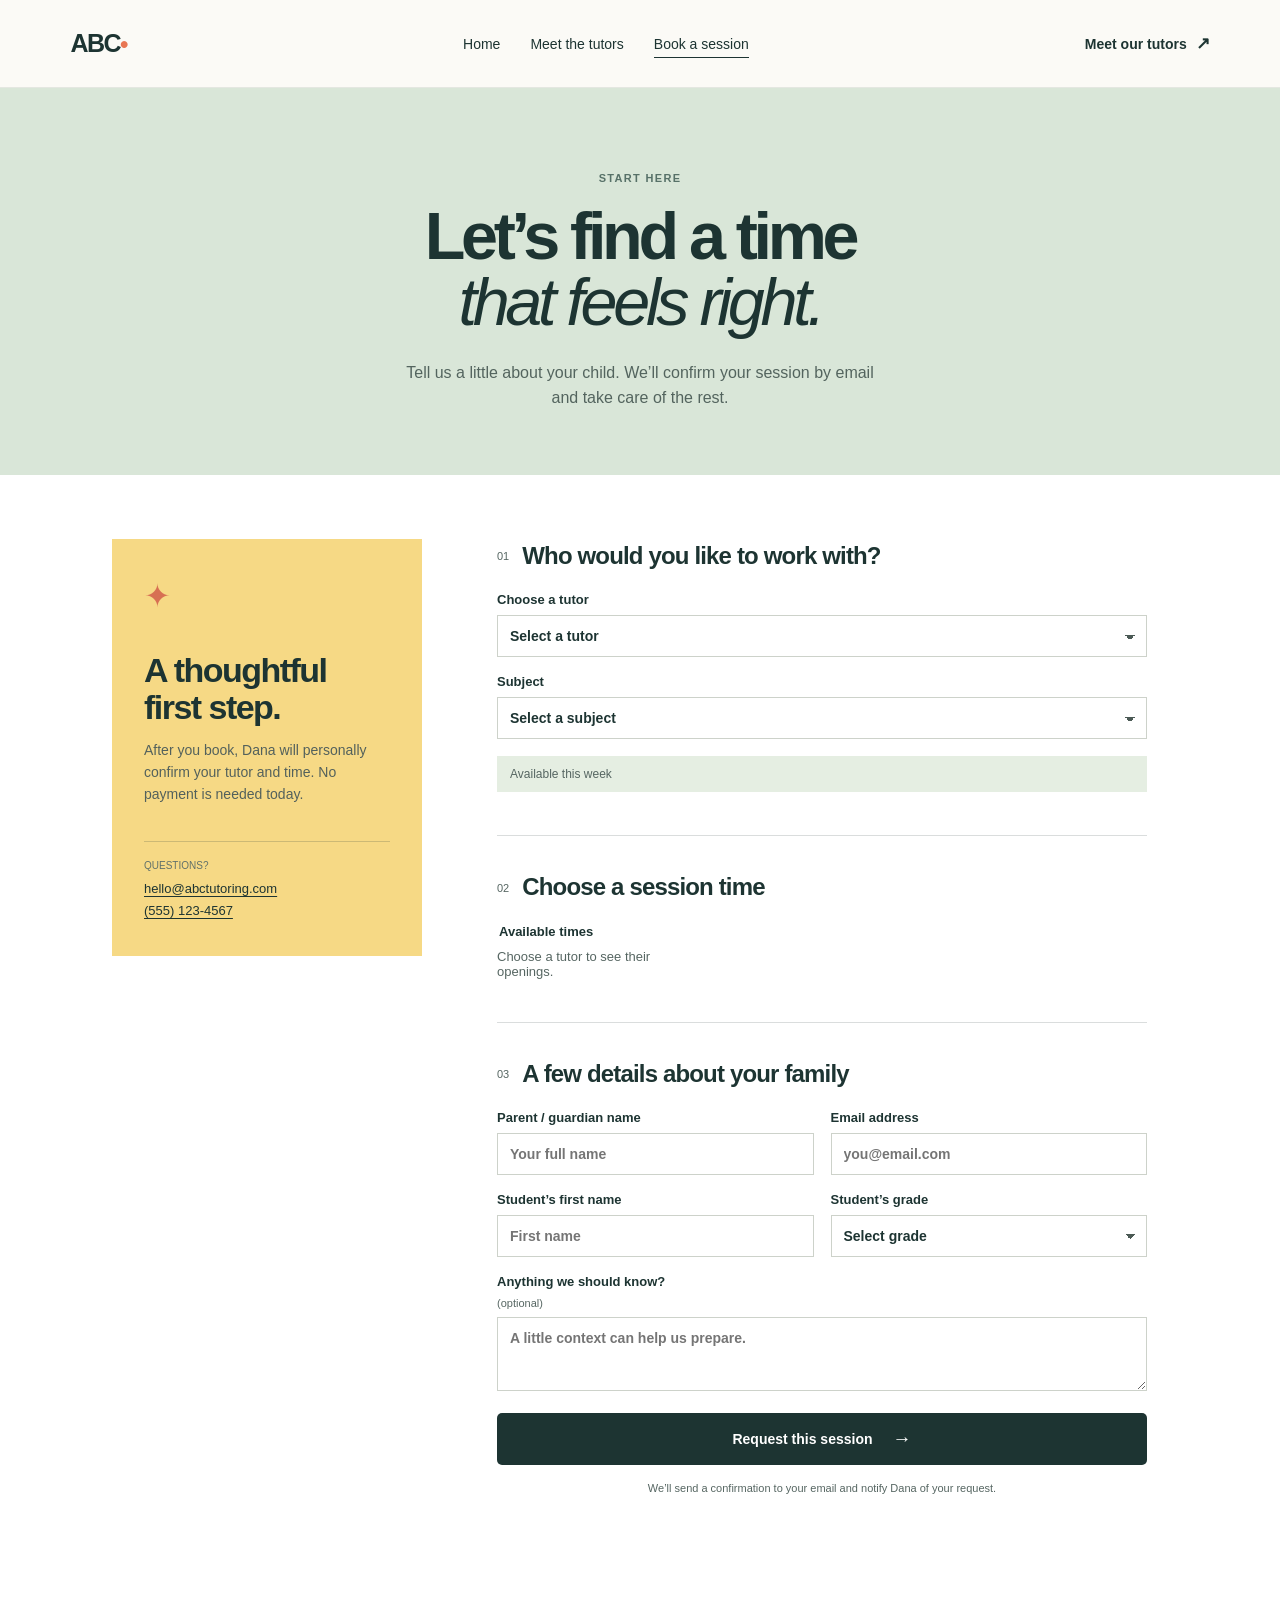
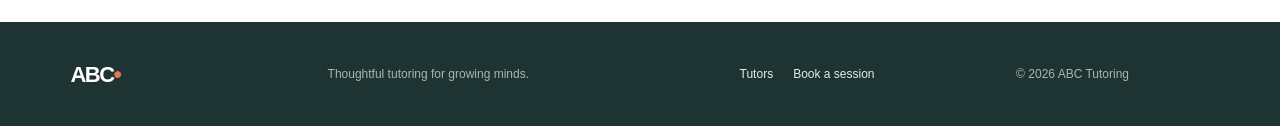
==== booking.html @ 6e5de012 "feat: launch abc tutoring mvp" ====
<!doctype html>
<html lang="en">
  <head>
    <meta charset="UTF-8" /><meta name="viewport" content="width=device-width, initial-scale=1.0" />
    <meta name="description" content="Book a tutoring session with ABC Tutoring." /><title>Book a session | ABC Tutoring</title>
    <link rel="preconnect" href="https://fonts.googleapis.com" /><link rel="preconnect" href="https://fonts.gstatic.com" crossorigin />
    <link href="https://fonts.googleapis.com/css2?family=DM+Mono:wght@400;500&family=DM+Sans:opsz,wght@9..40,400;9..40,500;9..40,600;9..40,700&family=Fraunces:opsz,wght@9..144,500;9..144,600&display=swap" rel="stylesheet" /><link rel="stylesheet" href="styles.css" />
    <link rel="stylesheet" href="fixes.css" />
  </head>
  <body class="booking-page">
    <header class="site-header"><a class="brand" href="index.html" aria-label="ABC Tutoring home">ABC<span>•</span></a><nav aria-label="Main navigation"><a href="index.html">Home</a><a href="tutors.html">Meet the tutors</a><a class="active" href="booking.html">Book a session</a></nav><a class="header-cta" href="tutors.html">Meet our tutors <span>↗</span></a></header>
    <main class="booking-main"><section class="booking-heading"><p class="eyebrow">Start here</p><h1>Let’s find a time<br /><em>that feels right.</em></h1><p>Tell us a little about your child. We’ll confirm your session by email and take care of the rest.</p></section><section class="booking-layout"><aside class="booking-note"><span class="note-star">✦</span><h2>A thoughtful first step.</h2><p>After you book, Dana will personally confirm your tutor and time. No payment is needed today.</p><div class="contact-line"><span>Questions?</span><a href="mailto:hello@abctutoring.com">hello@abctutoring.com</a><a href="tel:+15551234567">(555) 123-4567</a></div></aside><form id="booking-form" class="booking-form"><div class="form-step"><span>01</span><h2>Who would you like to work with?</h2></div><label>Choose a tutor<select id="tutor-select" name="tutor" required><option value="">Select a tutor</option></select></label><label>Subject<select id="subject-select" name="subject" required><option value="">Select a subject</option><option>Math</option><option>Science</option><option>Reading</option></select></label><div class="availability" id="availability-box" hidden><span>Available this week</span><strong id="availability-text"></strong></div><div class="form-step"><span>02</span><h2>Choose a session time</h2></div><fieldset id="slot-fieldset"><legend>Available times</legend><div id="slot-options" class="slot-options"><p class="slot-placeholder">Choose a tutor to see their openings.</p></div></fieldset><div class="form-step"><span>03</span><h2>A few details about your family</h2></div><div class="form-pair"><label>Parent / guardian name<input name="parentName" autocomplete="name" required placeholder="Your full name" /></label><label>Email address<input type="email" name="email" autocomplete="email" required placeholder="you@email.com" /></label></div><div class="form-pair"><label>Student’s first name<input name="studentName" required placeholder="First name" /></label><label>Student’s grade<select name="grade" required><option value="">Select grade</option><option>K–2</option><option>3–5</option><option>6–8</option><option>9–12</option></select></label></div><label>Anything we should know? <small>(optional)</small><textarea name="notes" rows="3" placeholder="A little context can help us prepare."></textarea></label><button class="button button-dark form-submit" type="submit">Request this session <span>→</span></button><p class="form-fineprint">We’ll send a confirmation to your email and notify Dana of your request.</p></form></section></main>
    <div class="success-modal" id="success-modal" hidden role="dialog" aria-modal="true" aria-labelledby="success-title"><div><span>✦</span><p class="eyebrow">Request received</p><h2 id="success-title">You’re on your way!</h2><p id="success-message"></p><a class="button button-dark" href="index.html">Back to home <span>→</span></a></div></div>
    <footer><a class="brand" href="index.html">ABC<span>•</span></a><p>Thoughtful tutoring for growing minds.</p><div><a href="tutors.html">Tutors</a><a href="booking.html">Book a session</a></div><p>© <span id="year"></span> ABC Tutoring</p></footer><script src="app.js"></script>
  </body>
</html>
---- styles.css ----
:root{--ink:#243735;--muted:#63716b;--cream:#f8f5ee;--paper:#fffdf9;--yellow:#f5d85c;--peach:#f5cbbd;--blue:#c9dbe9;--mint:#cde2d5;--lavender:#ddd4ee;--coral:#efb9aa;--line:rgba(36,55,53,.17);--serif:"Fraunces",Georgia,serif;--sans:"DM Sans",Arial,sans-serif;--mono:"DM Mono",monospace}*{box-sizing:border-box}html{scroll-behavior:smooth}body{margin:0;color:var(--ink);background:var(--cream);font-family:var(--sans);font-size:16px}a{color:inherit;text-decoration:none}button,input,select,textarea{font:inherit}button{cursor:pointer}.site-header{height:88px;padding:0 5.5vw;display:flex;align-items:center;justify-content:space-between;background:var(--cream);position:relative;z-index:2}.brand{font-size:25px;font-weight:700;letter-spacing:-1.9px}.brand span{color:#e87653;font-size:24px}.site-header nav{display:flex;gap:30px;font-size:14px}.site-header nav a{padding:8px 0;position:relative}.site-header nav a.active:after{content:"";position:absolute;left:0;right:0;bottom:2px;height:1px;background:currentColor}.header-cta{font-size:14px;font-weight:600}.header-cta span{margin-left:5px;font-size:17px}.eyebrow{font:500 11px/1.3 var(--mono);letter-spacing:.08em;text-transform:uppercase;margin:0 0 19px;color:#577168}.hero{min-height:630px;display:grid;grid-template-columns:1.05fr .95fr;background:var(--cream)}.hero-copy{padding:88px 8vw 84px 12vw;align-self:center}.hero h1,.page-hero h1,.booking-heading h1{font:600 clamp(54px,6vw,88px)/.98 var(--serif);letter-spacing:-.065em;margin:0}.hero h1 em,.page-hero h1 em,.booking-heading h1 em,.cta-section h2 em{font-weight:500}.hero-intro{max-width:440px;line-height:1.62;color:var(--muted);margin:27px 0 30px}.hero-actions{display:flex;align-items:center;gap:29px}.button{border:0;display:inline-flex;gap:20px;align-items:center;justify-content:center;padding:16px 20px;font-size:14px;font-weight:600;border-radius:2px;transition:transform .2s ease,background .2s ease}.button:hover{transform:translateY(-2px)}.button-dark{background:var(--ink);color:#fff}.button-cream{background:var(--cream);color:var(--ink)}.button span{font-size:19px;line-height:0}.text-link{font-size:14px;font-weight:600;border-bottom:1px solid var(--ink);padding-bottom:4px}.text-link span{padding-left:6px}.trust-line{font-size:12px;margin-top:53px;color:var(--muted)}.mini-stars{color:#dc805e;letter-spacing:2px;margin-right:10px}.hero-art{background:#f7d98a;position:relative;overflow:hidden;min-height:570px}.sun-shape{width:510px;height:510px;background:#f3bf71;border-radius:50%;position:absolute;bottom:-190px;right:-60px}.hero-card{position:absolute;background:var(--paper);box-shadow:0 10px 20px rgba(79,65,41,.12);padding:14px 18px;font-family:var(--mono);transform:rotate(-7deg)}.hero-card span{display:block;font-size:13px;margin-bottom:4px}.hero-card b{font-size:26px}.card-one{top:115px;left:16%;color:#d57557}.card-two{right:15%;top:55px;transform:rotate(9deg);color:#4f7784}.hero-person{position:absolute;bottom:0;width:190px;height:390px}.person-a{left:23%}.person-b{right:24%;height:340px}.hero-person .face{position:absolute;width:105px;height:125px;border-radius:45% 45% 42% 42%;background:#9a623f;top:47px;left:42px;z-index:2}.person-a .hair{width:125px;height:135px;position:absolute;left:33px;top:20px;border-radius:53% 45% 40% 45%;background:#3d2b26;z-index:3}.person-a .body{position:absolute;bottom:0;width:190px;height:235px;border-radius:52% 52% 0 0;background:#d66c50}.person-b .face{background:#c48258;top:42px}.person-b .hair{position:absolute;background:#272729;width:115px;height:90px;top:18px;left:38px;border-radius:55% 50% 28% 28%;z-index:3}.person-b .body{position:absolute;bottom:0;width:190px;height:215px;border-radius:48% 48% 0 0;background:#52768c}.spark{position:absolute;font-size:27px;color:#d97851}.spark-one{left:14%;bottom:165px}.spark-two{right:11%;bottom:255px}.intro-strip{background:var(--ink);color:#fff;padding:24px 8vw;display:flex;justify-content:space-between;align-items:center}.intro-strip p{margin:0;font:500 15px var(--serif)}.intro-strip .strip-detail{font:400 11px var(--mono);color:#c8d7cb;text-transform:uppercase;letter-spacing:.06em}.section{padding:112px 8vw}.section-heading{max-width:620px}.section h2,.light-cta h2{font:600 clamp(37px,4.2vw,57px)/1.05 var(--serif);letter-spacing:-.055em;margin:0}.service-grid{margin-top:53px;display:grid;grid-template-columns:repeat(3,1fr);gap:18px}.service-card{min-height:385px;padding:22px;display:flex;flex-direction:column;justify-content:space-between}.service-card.math{background:var(--peach)}.service-card.science{background:var(--blue)}.service-card.reading{background:var(--mint)}.service-number{font:400 11px var(--mono);color:#53645e}.service-icon{display:block;font:500 42px/1 var(--serif);margin-bottom:55px}.service-card h3{font:600 34px/1 var(--serif);letter-spacing:-.04em;margin:0 0 12px}.service-card p{color:rgba(36,55,53,.78);font-size:14px;line-height:1.55;max-width:260px;margin:0 0 25px}.service-card a{font-size:13px;font-weight:700;border-bottom:1px solid;padding-bottom:3px}.service-card a span{margin-left:10px}.process-section{display:grid;grid-template-columns:.9fr 1.1fr;gap:10vw;align-items:center;background:var(--paper)}.process-art{min-height:460px;background:#f0e7d9;position:relative;overflow:hidden}.circle-outline{position:absolute;border:1px solid #cb9e79;width:320px;height:320px;border-radius:50%;top:72px;left:50%;transform:translateX(-50%)}.process-book{position:absolute;width:200px;height:240px;background:#e07b5d;left:50%;top:111px;transform:translateX(-50%) rotate(-7deg);color:var(--paper);padding:36px 25px;font:600 47px var(--serif);box-shadow:16px 15px 0 rgba(221,163,111,.38)}.process-star{position:absolute;color:#547782;font-size:40px;right:56px;top:76px}.process-copy ol{list-style:none;margin:37px 0 33px;padding:0}.process-copy li{display:flex;gap:23px;padding:18px 0;border-top:1px solid var(--line)}.process-copy li>span{font:400 11px var(--mono);color:var(--muted);padding-top:5px}.process-copy h3{font-size:16px;margin:0 0 5px}.process-copy li p{font-size:14px;line-height:1.5;color:var(--muted);margin:0;max-width:410px}.testimonial-section{padding:130px 10vw;text-align:center;background:#e5ece1}.testimonial-section .eyebrow{color:#5b746b}.testimonial-section blockquote{max-width:850px;margin:0 auto;font:500 clamp(29px,3.2vw,46px)/1.2 var(--serif);letter-spacing:-.04em}.quote-by{font-size:13px;color:var(--muted);margin:27px 0}.quote-dots{display:flex;gap:6px;justify-content:center}.quote-dots span{width:5px;height:5px;border-radius:50%;background:#b6c3b8}.quote-dots .active{background:var(--ink)}.cta-section{padding:105px 8vw;text-align:center;background:#e58a68}.cta-section .eyebrow{color:#754838}.cta-section h2{font-size:clamp(45px,5.5vw,74px);margin-bottom:32px}.cta-section .button{padding-left:24px;padding-right:24px}footer{background:var(--ink);color:#e8ede6;padding:38px 5.5vw;display:grid;grid-template-columns:1.2fr 2fr 1.3fr 1fr;align-items:center;gap:25px;font-size:12px}footer .brand{color:#fff;font-size:22px}footer p{color:#a9b8ae;margin:0}footer div{display:flex;gap:20px}footer a:hover{color:#fff}
/* Tutors */.page-hero{padding:94px 8vw 100px;background:#f4d990;text-align:center}.page-hero h1{font-size:clamp(53px,6vw,80px)}.page-hero>p:last-child{max-width:510px;line-height:1.6;color:#4d625d;margin:27px auto 0}.tutor-listing{padding-top:53px;background:var(--paper)}.filter-row{display:flex;gap:8px;flex-wrap:wrap;margin-bottom:39px}.filter{padding:10px 15px;border:1px solid var(--line);border-radius:100px;background:transparent;color:var(--ink);font-size:13px;transition:all .2s}.filter span{font:400 10px var(--mono);margin-left:5px;color:var(--muted)}.filter.active,.filter:hover{background:var(--ink);color:#fff;border-color:var(--ink)}.filter.active span,.filter:hover span{color:#ccd7ce}.tutor-grid{display:grid;grid-template-columns:repeat(3,minmax(0,1fr));gap:22px}.tutor-card{height:510px;perspective:1200px;outline:none}.tutor-card:focus-visible .card-inner{outline:3px solid #e27652;outline-offset:4px}.card-inner{height:100%;position:relative;transform-style:preserve-3d;transition:transform .65s cubic-bezier(.2,.75,.25,1)}.tutor-card.is-flipped .card-inner{transform:rotateY(180deg)}.card-face{position:absolute;inset:0;backface-visibility:hidden;padding:22px;display:flex;flex-direction:column}.card-front.peach,.card-back.peach{background:var(--peach)}.card-front.blue,.card-back.blue{background:var(--blue)}.card-front.yellow,.card-back.yellow{background:#f5dd7d}.card-front.mint,.card-back.mint{background:var(--mint)}.card-front.lavender,.card-back.lavender{background:var(--lavender)}.card-front.coral,.card-back.coral{background:var(--coral)}.tutor-photo{height:320px;overflow:hidden;background:#eed7ba}.tutor-photo img{width:100%;height:100%;object-fit:cover;filter:saturate(.78)}.tutor-front-copy{padding:17px 4px 0}.tutor-front-copy p,.card-label{font:400 10px var(--mono);text-transform:uppercase;letter-spacing:.06em;margin:0 0 7px;color:#586660}.tutor-front-copy h2{font:600 29px/1 var(--serif);letter-spacing:-.045em;margin:0 0 7px}.tutor-front-copy span{font-size:12px;color:#52615b}.flip-hint,.flip-back{border:0;background:rgba(255,255,255,.48);width:31px;height:31px;border-radius:50%;position:absolute;right:17px;bottom:17px;color:var(--ink);font-size:16px}.card-back{transform:rotateY(180deg);justify-content:space-between}.flip-back{top:17px;bottom:auto}.tutor-bio{font:500 21px/1.32 var(--serif);letter-spacing:-.025em;margin:23px 0 14px;max-width:310px}.tutor-meta{border-top:1px solid rgba(36,55,53,.25);padding-top:10px;display:grid;gap:10px}.tutor-meta div{display:flex;justify-content:space-between;gap:12px}.tutor-meta span{font:400 9px var(--mono);text-transform:uppercase;color:#53645e}.tutor-meta b{font-size:11px;line-height:1.3;text-align:right;font-weight:600;max-width:205px}.card-book{margin-top:15px;background:var(--ink);color:#fff;padding:13px 15px;font-size:12px;font-weight:600;display:flex;justify-content:space-between}.light-cta{padding:75px 8vw;background:#f4d990;display:flex;align-items:center;justify-content:space-between;gap:30px}.light-cta h2{font-size:clamp(33px,4vw,50px)}
/* Booking */.booking-main{background:var(--paper);padding-bottom:110px}.booking-heading{padding:83px 8vw 64px;background:#d9e6d8;text-align:center}.booking-heading h1{font-size:clamp(48px,5.2vw,70px)}.booking-heading>p:last-child{max-width:480px;margin:25px auto 0;color:#53645e;line-height:1.6}.booking-layout{max-width:1120px;margin:64px auto 0;padding:0 32px;display:grid;grid-template-columns:310px minmax(0,1fr);gap:75px}.booking-note{background:#f6d985;align-self:start;padding:38px 32px}.note-star{font-size:32px;color:#d77053}.booking-note h2{font:600 34px/1.1 var(--serif);letter-spacing:-.045em;margin:37px 0 12px}.booking-note p{font-size:14px;line-height:1.6;color:#53615c;margin:0}.contact-line{border-top:1px solid rgba(36,55,53,.2);margin-top:35px;padding-top:18px;display:flex;flex-direction:column;gap:7px;font-size:13px}.contact-line span{font:400 10px var(--mono);text-transform:uppercase;color:#61716a;margin-bottom:3px}.contact-line a{text-decoration:underline;text-underline-offset:3px}.booking-form{max-width:650px}.form-step{display:flex;align-items:center;gap:13px;margin:0 0 23px;padding-top:4px}.form-step:not(:first-child){margin-top:43px;border-top:1px solid var(--line);padding-top:38px}.form-step span{font:400 11px var(--mono);color:var(--muted)}.form-step h2{font:600 24px/1.1 var(--serif);letter-spacing:-.035em;margin:0}.booking-form>label,.form-pair>label{display:flex;flex-direction:column;gap:8px;font-size:13px;font-weight:600;margin-bottom:17px}.booking-form small{font-size:11px;font-weight:400;color:var(--muted)}input,select,textarea{width:100%;background:#fff;border:1px solid #cdd2ca;border-radius:0;padding:12px;color:var(--ink);font-size:14px;outline-color:#d37353}select{appearance:none;background-image:linear-gradient(45deg,transparent 50%,#4b5a55 50%),linear-gradient(135deg,#4b5a55 50%,transparent 50%);background-position:calc(100% - 16px) 52%,calc(100% - 11px) 52%;background-size:5px 5px,5px 5px;background-repeat:no-repeat;padding-right:35px}textarea{resize:vertical}.form-pair{display:grid;grid-template-columns:1fr 1fr;gap:17px}.availability{background:#e5eee2;padding:11px 13px;margin:0 0 24px;display:flex;justify-content:space-between;font-size:12px}.availability span{color:var(--muted)}.availability strong{font-size:12px}.booking-form fieldset{margin:0;padding:0;border:0}.booking-form legend{font-size:13px;font-weight:600;margin-bottom:10px}.slot-options{display:grid;grid-template-columns:repeat(3,1fr);gap:8px}.slot-option input{opacity:0;position:absolute}.slot-option span{display:block;padding:12px 7px;border:1px solid #cdd2ca;text-align:center;font-size:11px;line-height:1.25;cursor:pointer;transition:all .18s}.slot-option input:checked+span{background:var(--ink);border-color:var(--ink);color:#fff}.slot-option span:hover{border-color:var(--ink)}.slot-placeholder{font-size:13px;color:var(--muted);margin:0}.form-submit{margin-top:5px;width:100%;padding:18px}.form-fineprint{text-align:center;color:var(--muted);font-size:11px;line-height:1.5;max-width:400px;margin:15px auto}.success-modal{position:fixed;z-index:10;inset:0;background:rgba(31,50,46,.55);display:grid;place-items:center;padding:20px}.success-modal>div{background:var(--paper);max-width:470px;text-align:center;padding:55px 45px;box-shadow:0 20px 60px rgba(0,0,0,.2)}.success-modal>div>span{font-size:33px;color:#d87053}.success-modal h2{font:600 45px/1 var(--serif);letter-spacing:-.055em;margin:14px 0}.success-modal p:not(.eyebrow){color:var(--muted);line-height:1.6;font-size:14px;margin:0 0 25px}
@media(max-width:780px){.site-header{height:73px;padding:0 22px}.site-header nav{display:none}.header-cta{font-size:12px}.hero{grid-template-columns:1fr}.hero-copy{padding:70px 28px 64px}.hero-art{min-height:420px}.person-a{left:18%;transform:scale(.82);transform-origin:bottom}.person-b{right:17%;transform:scale(.82);transform-origin:bottom}.intro-strip{padding:20px 28px}.intro-strip .strip-detail{display:none}.section{padding:75px 28px}.service-grid,.tutor-grid{grid-template-columns:1fr}.service-card{min-height:290px}.process-section{grid-template-columns:1fr;gap:45px}.process-art{min-height:360px}.testimonial-section{padding:87px 28px}.cta-section{padding:77px 28px}footer{padding:33px 28px;grid-template-columns:1fr 1fr;gap:20px}footer p:nth-of-type(2){grid-column:1/-1}.page-hero{padding:72px 28px}.tutor-listing{padding-top:38px}.tutor-card{height:475px}.tutor-photo{height:285px}.light-cta{padding:62px 28px;align-items:flex-start;flex-direction:column}.booking-heading{padding:69px 28px 53px}.booking-layout{margin-top:43px;padding:0 22px;grid-template-columns:1fr;gap:38px}.booking-note{padding:29px}.booking-note h2{margin-top:22px}.form-pair,.slot-options{grid-template-columns:1fr}.form-step:not(:first-child){margin-top:35px}.availability{gap:10px;flex-direction:column}.hero h1,.page-hero h1,.booking-heading h1{font-size:52px}}@media(max-width:380px){.header-cta{display:none}.hero-copy{padding-left:22px;padding-right:22px}.hero-actions{gap:16px}.button{padding:15px}.section{padding-left:22px;padding-right:22px}}
---- fixes.css ----
.success-modal[hidden] { display: none; }

/* Homepage refresh: a clear, readable interface without the display serif. */
:root { --sans: Arial, Helvetica, sans-serif; --serif: Arial, Helvetica, sans-serif; --mono: Arial, Helvetica, sans-serif; --ink: #1d3432; --muted: #566662; --cream: #fbfaf6; --paper: #ffffff; }
.brand { letter-spacing: -1.5px; }.brand small { font-size: 10px; letter-spacing: .12em; margin-left: 5px; vertical-align: 3px; }.site-header { border-bottom: 1px solid #e4e7e1; }.eyebrow { font-weight: 700; letter-spacing: .12em; }
.home-hero { display: grid; grid-template-columns: minmax(0, .93fr) minmax(500px, 1.07fr); max-width: 1440px; margin: 0 auto; padding: 66px 7vw 72px; gap: clamp(36px, 5vw, 78px); align-items: center; background: var(--cream); }.home-kicker { margin: 0 0 17px; color: #61736b; font-size: 11px; line-height: 1.4; font-weight: 700; letter-spacing: .12em; text-transform: uppercase; }.home-hero h1, .home-section-intro h2, .home-subjects h2, .home-steps h2, .home-final-cta h2 { margin: 0; font-family: var(--sans); font-weight: 700; color: var(--ink); letter-spacing: -.045em; }.home-hero h1 { max-width: 600px; font-size: clamp(48px, 5vw, 76px); line-height: 1.04; }.home-hero h1 strong { color: #c9674c; font-weight: 700; }.home-hero-intro { max-width: 540px; margin: 25px 0 31px; font-size: 18px; line-height: 1.55; color: var(--muted); }.home-hero-actions { display: flex; flex-wrap: wrap; gap: 12px; }.button { border-radius: 5px; font-weight: 700; }.button-outline { color: var(--ink); background: transparent; border: 1px solid #85928c; }.button-outline:hover { background: #edf0eb; }.home-assurances { display: flex; gap: 21px; flex-wrap: wrap; list-style: none; margin: 43px 0 0; padding: 19px 0 0; border-top: 1px solid #d9ded8; color: var(--muted); font-size: 13px; }.home-assurances b { display: block; margin-bottom: 3px; color: var(--ink); font-size: 14px; }.home-hero-image { position: relative; min-height: 510px; overflow: hidden; background: #e4e5d6; }.home-hero-image img { position: absolute; inset: 0; width: 100%; height: 100%; object-fit: cover; object-position: 64% center; }.hero-image-caption { position: absolute; right: 0; bottom: 0; max-width: 285px; padding: 15px 18px; color: var(--ink); background: #f7d990; font-size: 12px; line-height: 1.4; font-weight: 700; }.caption-dot { display: inline-block; width: 8px; height: 8px; margin-right: 7px; border-radius: 50%; background: #cf7054; }
.home-options { display: grid; grid-template-columns: minmax(250px, .8fr) minmax(0, 1.2fr); gap: clamp(40px, 7vw, 100px); padding: 104px 8vw; background: #fff; }.home-section-intro { max-width: 395px; }.home-section-intro h2, .home-subjects h2, .home-steps h2, .home-final-cta h2 { font-size: clamp(34px, 3.7vw, 52px); line-height: 1.1; }.home-section-intro > p:last-child { margin: 20px 0 0; font-size: 16px; line-height: 1.55; color: var(--muted); }.option-grid { display: grid; grid-template-columns: repeat(2, minmax(0, 1fr)); gap: 18px; }.option-card { min-height: 370px; padding: 29px; display: flex; flex-direction: column; align-items: flex-start; }.option-in-person { background: #f6dfcf; }.option-online { background: #dce9e3; }.option-icon { display: grid; width: 45px; height: 45px; place-items: center; margin-bottom: 45px; border: 1px solid currentColor; border-radius: 50%; font-size: 23px; }.option-label { margin: 0 0 12px; font-size: 11px; font-weight: 700; letter-spacing: .1em; text-transform: uppercase; color: #52645e; }.option-card h3 { max-width: 260px; margin: 0 0 14px; font-size: 25px; line-height: 1.15; letter-spacing: -.035em; }.option-card > p:not(.option-label) { margin: 0 0 22px; color: #485954; font-size: 14px; line-height: 1.55; }.option-card a { margin-top: auto; padding-bottom: 3px; border-bottom: 1px solid currentColor; font-size: 13px; font-weight: 700; }.option-card a span { margin-left: 9px; }
.home-subjects { display: grid; grid-template-columns: .75fr 1.25fr; gap: 9vw; padding: 94px 8vw; background: #f3f5ef; }.subject-links { border-top: 1px solid #cdd5ce; }.subject-links a { display: grid; grid-template-columns: minmax(140px, .8fr) minmax(170px, 1.25fr) auto; gap: 15px; align-items: center; padding: 20px 0; border-bottom: 1px solid #cdd5ce; transition: padding .2s ease; }.subject-links a:hover { padding-left: 8px; }.subject-links b { font-size: 19px; letter-spacing: -.025em; }.subject-links span { color: var(--muted); font-size: 13px; line-height: 1.4; }.subject-links i { font-size: 21px; font-style: normal; }
.home-steps { display: grid; grid-template-columns: minmax(280px, .82fr) minmax(0, 1.18fr); gap: 8vw; padding: 108px 8vw; background: var(--ink); color: #fff; }.home-steps h2 { color: #fff; }.home-steps .home-kicker { color: #bfd0c5; }.home-steps .button { margin-top: 31px; background: #f7d990; color: var(--ink); }.home-steps ol { list-style: none; padding: 0; margin: 0; }.home-steps li { display: grid; grid-template-columns: 50px 1fr; gap: 17px; padding: 25px 0; border-top: 1px solid rgba(255,255,255,.22); }.home-steps li:last-child { border-bottom: 1px solid rgba(255,255,255,.22); }.home-steps li > span { padding-top: 3px; color: #b9cec0; font-size: 12px; font-weight: 700; }.home-steps h3 { margin: 0 0 7px; font-size: 19px; letter-spacing: -.02em; }.home-steps li p { max-width: 410px; margin: 0; color: #d0dad3; font-size: 14px; line-height: 1.55; }
.home-final-cta { padding: 104px 8vw; text-align: center; background: #f7d990; }.home-final-cta .home-kicker { color: #735a2d; }.home-final-cta h2 { font-size: clamp(40px, 4.8vw, 62px); }.home-final-cta > p:not(.home-kicker) { margin: 17px auto 28px; color: #4c554d; font-size: 16px; }.home-final-cta > div { display: flex; gap: 22px; align-items: center; justify-content: center; flex-wrap: wrap; }.final-link { padding-bottom: 4px; border-bottom: 1px solid currentColor; font-size: 14px; font-weight: 700; }.final-link span { margin-left: 7px; }
@media (max-width: 900px) { .home-hero { grid-template-columns: 1fr; padding: 56px 7vw 60px; }.home-hero-image { min-height: 440px; }.home-options, .home-subjects, .home-steps { grid-template-columns: 1fr; gap: 43px; }.home-options, .home-subjects, .home-steps { padding: 76px 7vw; } }
@media (max-width: 580px) { .brand small { display: none; }.home-hero { padding: 44px 25px 50px; }.home-hero h1 { font-size: 44px; }.home-hero-intro { font-size: 16px; }.home-hero-image { min-height: 330px; }.hero-image-caption { max-width: 225px; padding: 12px 14px; font-size: 11px; }.home-options, .home-subjects, .home-steps, .home-final-cta { padding: 64px 25px; }.option-grid { grid-template-columns: 1fr; }.option-card { min-height: 300px; }.option-icon { margin-bottom: 30px; }.subject-links a { grid-template-columns: 1fr auto; }.subject-links span { grid-column: 1 / 2; }.subject-links i { grid-column: 2; grid-row: 1 / 3; }.home-assurances { gap: 16px; }.home-hero-actions .button { width: 100%; }.home-final-cta > div { flex-direction: column; }.home-final-cta .button { width: 100%; }.site-header { padding: 0 22px; } }
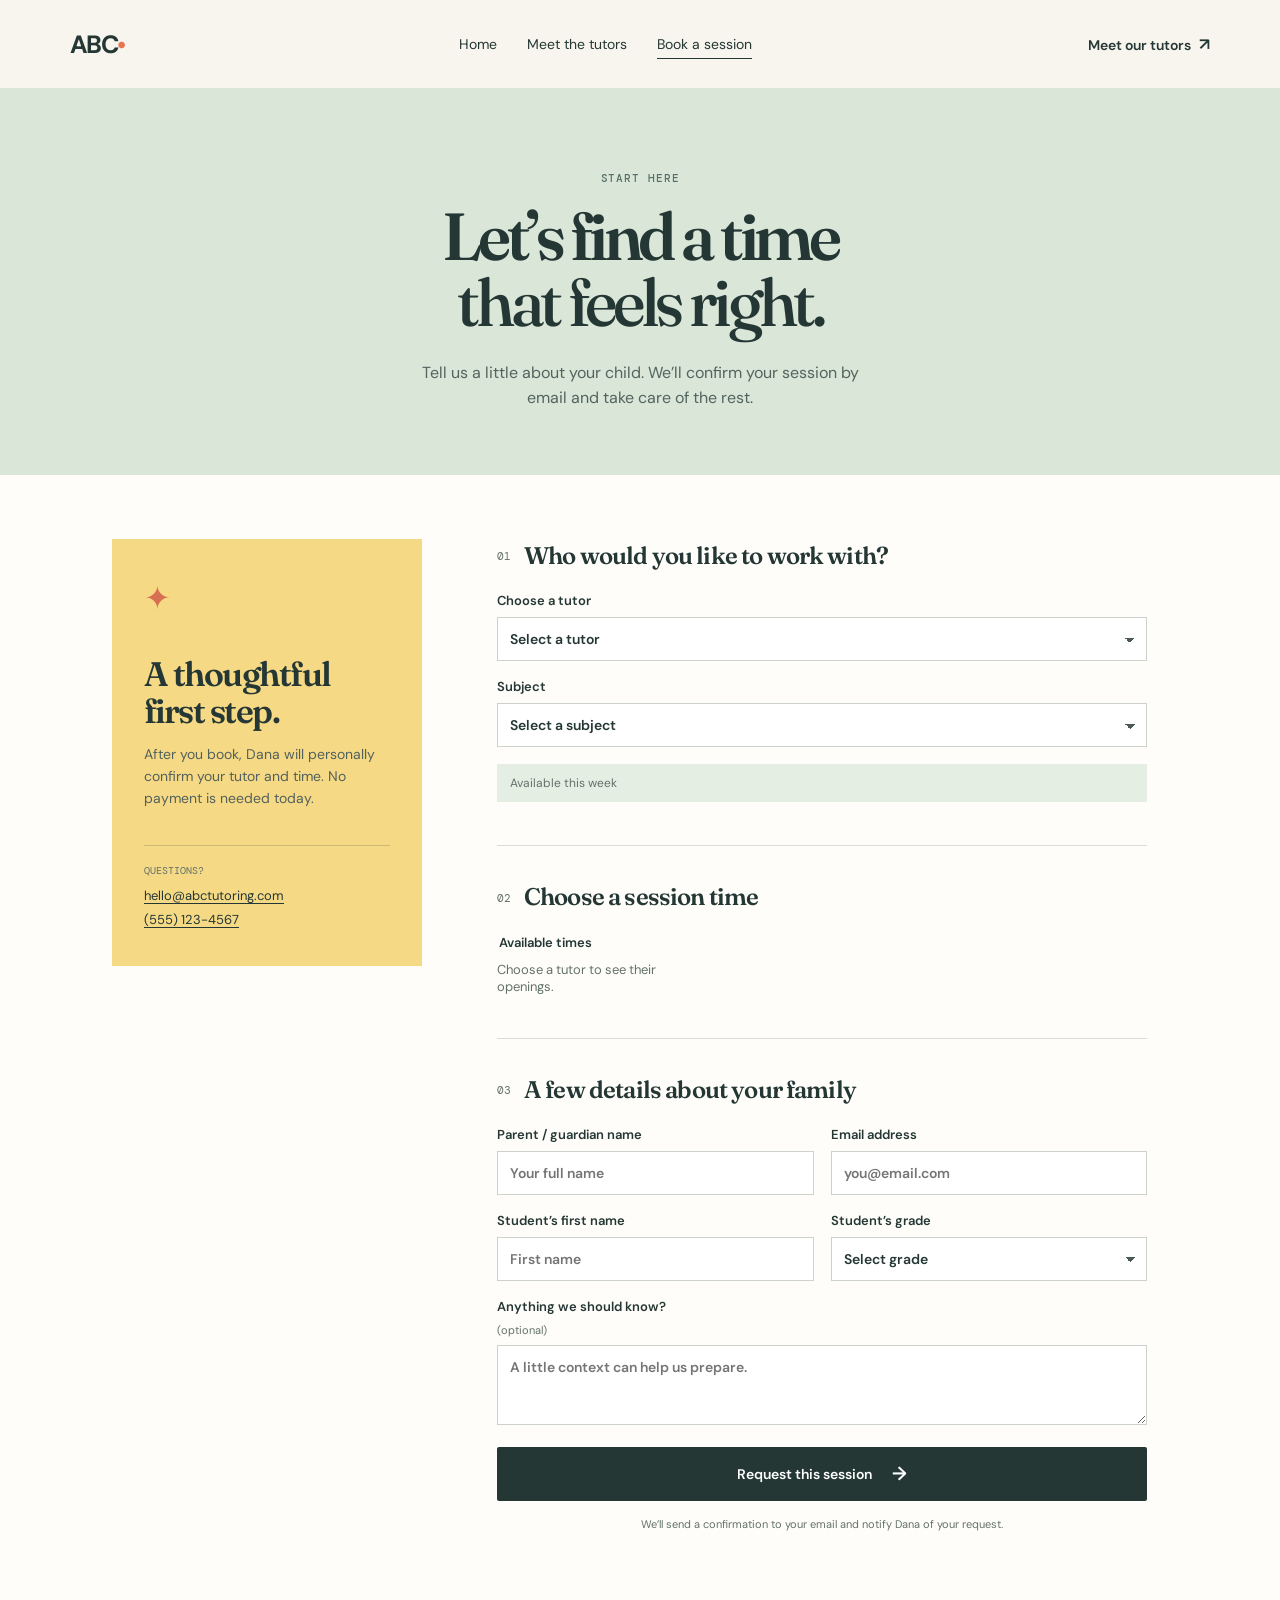
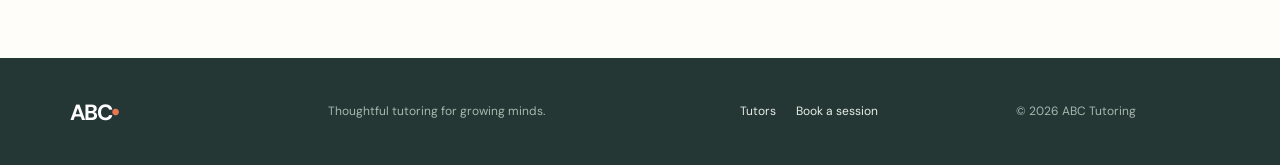
==== commit 848f95a0: "feat: add PostHog analytics and Pages deployment - Sep 5" ====
--- a/booking.html
+++ b/booking.html
@@ -11,6 +11,6 @@
     <header class="site-header"><a class="brand" href="index.html" aria-label="ABC Tutoring home">ABC<span>•</span></a><nav aria-label="Main navigation"><a href="index.html">Home</a><a href="tutors.html">Meet the tutors</a><a class="active" href="booking.html">Book a session</a></nav><a class="header-cta" href="tutors.html">Meet our tutors <span>↗</span></a></header>
     <main class="booking-main"><section class="booking-heading"><p class="eyebrow">Start here</p><h1>Let’s find a time<br /><em>that feels right.</em></h1><p>Tell us a little about your child. We’ll confirm your session by email and take care of the rest.</p></section><section class="booking-layout"><aside class="booking-note"><span class="note-star">✦</span><h2>A thoughtful first step.</h2><p>After you book, Dana will personally confirm your tutor and time. No payment is needed today.</p><div class="contact-line"><span>Questions?</span><a href="mailto:hello@abctutoring.com">hello@abctutoring.com</a><a href="tel:+15551234567">(555) 123-4567</a></div></aside><form id="booking-form" class="booking-form"><div class="form-step"><span>01</span><h2>Who would you like to work with?</h2></div><label>Choose a tutor<select id="tutor-select" name="tutor" required><option value="">Select a tutor</option></select></label><label>Subject<select id="subject-select" name="subject" required><option value="">Select a subject</option><option>Math</option><option>Science</option><option>Reading</option></select></label><div class="availability" id="availability-box" hidden><span>Available this week</span><strong id="availability-text"></strong></div><div class="form-step"><span>02</span><h2>Choose a session time</h2></div><fieldset id="slot-fieldset"><legend>Available times</legend><div id="slot-options" class="slot-options"><p class="slot-placeholder">Choose a tutor to see their openings.</p></div></fieldset><div class="form-step"><span>03</span><h2>A few details about your family</h2></div><div class="form-pair"><label>Parent / guardian name<input name="parentName" autocomplete="name" required placeholder="Your full name" /></label><label>Email address<input type="email" name="email" autocomplete="email" required placeholder="you@email.com" /></label></div><div class="form-pair"><label>Student’s first name<input name="studentName" required placeholder="First name" /></label><label>Student’s grade<select name="grade" required><option value="">Select grade</option><option>K–2</option><option>3–5</option><option>6–8</option><option>9–12</option></select></label></div><label>Anything we should know? <small>(optional)</small><textarea name="notes" rows="3" placeholder="A little context can help us prepare."></textarea></label><button class="button button-dark form-submit" type="submit">Request this session <span>→</span></button><p class="form-fineprint">We’ll send a confirmation to your email and notify Dana of your request.</p></form></section></main>
     <div class="success-modal" id="success-modal" hidden role="dialog" aria-modal="true" aria-labelledby="success-title"><div><span>✦</span><p class="eyebrow">Request received</p><h2 id="success-title">You’re on your way!</h2><p id="success-message"></p><a class="button button-dark" href="index.html">Back to home <span>→</span></a></div></div>
-    <footer><a class="brand" href="index.html">ABC<span>•</span></a><p>Thoughtful tutoring for growing minds.</p><div><a href="tutors.html">Tutors</a><a href="booking.html">Book a session</a></div><p>© <span id="year"></span> ABC Tutoring</p></footer><script src="app.js"></script>
+    <footer><a class="brand" href="index.html">ABC<span>•</span></a><p>Thoughtful tutoring for growing minds.</p><div><a href="tutors.html">Tutors</a><a href="booking.html">Book a session</a></div><p>© <span id="year"></span> ABC Tutoring</p></footer><script src="posthog-config.js"></script><script src="posthog.js"></script><script src="app.js"></script>
   </body>
 </html>
--- a/fixes.css
+++ b/fixes.css
@@ -1,12 +1,6 @@
 .success-modal[hidden] { display: none; }
 
-/* Homepage refresh: a clear, readable interface without the display serif. */
-:root { --sans: Arial, Helvetica, sans-serif; --serif: Arial, Helvetica, sans-serif; --mono: Arial, Helvetica, sans-serif; --ink: #1d3432; --muted: #566662; --cream: #fbfaf6; --paper: #ffffff; }
-.brand { letter-spacing: -1.5px; }.brand small { font-size: 10px; letter-spacing: .12em; margin-left: 5px; vertical-align: 3px; }.site-header { border-bottom: 1px solid #e4e7e1; }.eyebrow { font-weight: 700; letter-spacing: .12em; }
-.home-hero { display: grid; grid-template-columns: minmax(0, .93fr) minmax(500px, 1.07fr); max-width: 1440px; margin: 0 auto; padding: 66px 7vw 72px; gap: clamp(36px, 5vw, 78px); align-items: center; background: var(--cream); }.home-kicker { margin: 0 0 17px; color: #61736b; font-size: 11px; line-height: 1.4; font-weight: 700; letter-spacing: .12em; text-transform: uppercase; }.home-hero h1, .home-section-intro h2, .home-subjects h2, .home-steps h2, .home-final-cta h2 { margin: 0; font-family: var(--sans); font-weight: 700; color: var(--ink); letter-spacing: -.045em; }.home-hero h1 { max-width: 600px; font-size: clamp(48px, 5vw, 76px); line-height: 1.04; }.home-hero h1 strong { color: #c9674c; font-weight: 700; }.home-hero-intro { max-width: 540px; margin: 25px 0 31px; font-size: 18px; line-height: 1.55; color: var(--muted); }.home-hero-actions { display: flex; flex-wrap: wrap; gap: 12px; }.button { border-radius: 5px; font-weight: 700; }.button-outline { color: var(--ink); background: transparent; border: 1px solid #85928c; }.button-outline:hover { background: #edf0eb; }.home-assurances { display: flex; gap: 21px; flex-wrap: wrap; list-style: none; margin: 43px 0 0; padding: 19px 0 0; border-top: 1px solid #d9ded8; color: var(--muted); font-size: 13px; }.home-assurances b { display: block; margin-bottom: 3px; color: var(--ink); font-size: 14px; }.home-hero-image { position: relative; min-height: 510px; overflow: hidden; background: #e4e5d6; }.home-hero-image img { position: absolute; inset: 0; width: 100%; height: 100%; object-fit: cover; object-position: 64% center; }.hero-image-caption { position: absolute; right: 0; bottom: 0; max-width: 285px; padding: 15px 18px; color: var(--ink); background: #f7d990; font-size: 12px; line-height: 1.4; font-weight: 700; }.caption-dot { display: inline-block; width: 8px; height: 8px; margin-right: 7px; border-radius: 50%; background: #cf7054; }
-.home-options { display: grid; grid-template-columns: minmax(250px, .8fr) minmax(0, 1.2fr); gap: clamp(40px, 7vw, 100px); padding: 104px 8vw; background: #fff; }.home-section-intro { max-width: 395px; }.home-section-intro h2, .home-subjects h2, .home-steps h2, .home-final-cta h2 { font-size: clamp(34px, 3.7vw, 52px); line-height: 1.1; }.home-section-intro > p:last-child { margin: 20px 0 0; font-size: 16px; line-height: 1.55; color: var(--muted); }.option-grid { display: grid; grid-template-columns: repeat(2, minmax(0, 1fr)); gap: 18px; }.option-card { min-height: 370px; padding: 29px; display: flex; flex-direction: column; align-items: flex-start; }.option-in-person { background: #f6dfcf; }.option-online { background: #dce9e3; }.option-icon { display: grid; width: 45px; height: 45px; place-items: center; margin-bottom: 45px; border: 1px solid currentColor; border-radius: 50%; font-size: 23px; }.option-label { margin: 0 0 12px; font-size: 11px; font-weight: 700; letter-spacing: .1em; text-transform: uppercase; color: #52645e; }.option-card h3 { max-width: 260px; margin: 0 0 14px; font-size: 25px; line-height: 1.15; letter-spacing: -.035em; }.option-card > p:not(.option-label) { margin: 0 0 22px; color: #485954; font-size: 14px; line-height: 1.55; }.option-card a { margin-top: auto; padding-bottom: 3px; border-bottom: 1px solid currentColor; font-size: 13px; font-weight: 700; }.option-card a span { margin-left: 9px; }
-.home-subjects { display: grid; grid-template-columns: .75fr 1.25fr; gap: 9vw; padding: 94px 8vw; background: #f3f5ef; }.subject-links { border-top: 1px solid #cdd5ce; }.subject-links a { display: grid; grid-template-columns: minmax(140px, .8fr) minmax(170px, 1.25fr) auto; gap: 15px; align-items: center; padding: 20px 0; border-bottom: 1px solid #cdd5ce; transition: padding .2s ease; }.subject-links a:hover { padding-left: 8px; }.subject-links b { font-size: 19px; letter-spacing: -.025em; }.subject-links span { color: var(--muted); font-size: 13px; line-height: 1.4; }.subject-links i { font-size: 21px; font-style: normal; }
-.home-steps { display: grid; grid-template-columns: minmax(280px, .82fr) minmax(0, 1.18fr); gap: 8vw; padding: 108px 8vw; background: var(--ink); color: #fff; }.home-steps h2 { color: #fff; }.home-steps .home-kicker { color: #bfd0c5; }.home-steps .button { margin-top: 31px; background: #f7d990; color: var(--ink); }.home-steps ol { list-style: none; padding: 0; margin: 0; }.home-steps li { display: grid; grid-template-columns: 50px 1fr; gap: 17px; padding: 25px 0; border-top: 1px solid rgba(255,255,255,.22); }.home-steps li:last-child { border-bottom: 1px solid rgba(255,255,255,.22); }.home-steps li > span { padding-top: 3px; color: #b9cec0; font-size: 12px; font-weight: 700; }.home-steps h3 { margin: 0 0 7px; font-size: 19px; letter-spacing: -.02em; }.home-steps li p { max-width: 410px; margin: 0; color: #d0dad3; font-size: 14px; line-height: 1.55; }
-.home-final-cta { padding: 104px 8vw; text-align: center; background: #f7d990; }.home-final-cta .home-kicker { color: #735a2d; }.home-final-cta h2 { font-size: clamp(40px, 4.8vw, 62px); }.home-final-cta > p:not(.home-kicker) { margin: 17px auto 28px; color: #4c554d; font-size: 16px; }.home-final-cta > div { display: flex; gap: 22px; align-items: center; justify-content: center; flex-wrap: wrap; }.final-link { padding-bottom: 4px; border-bottom: 1px solid currentColor; font-size: 14px; font-weight: 700; }.final-link span { margin-left: 7px; }
-@media (max-width: 900px) { .home-hero { grid-template-columns: 1fr; padding: 56px 7vw 60px; }.home-hero-image { min-height: 440px; }.home-options, .home-subjects, .home-steps { grid-template-columns: 1fr; gap: 43px; }.home-options, .home-subjects, .home-steps { padding: 76px 7vw; } }
-@media (max-width: 580px) { .brand small { display: none; }.home-hero { padding: 44px 25px 50px; }.home-hero h1 { font-size: 44px; }.home-hero-intro { font-size: 16px; }.home-hero-image { min-height: 330px; }.hero-image-caption { max-width: 225px; padding: 12px 14px; font-size: 11px; }.home-options, .home-subjects, .home-steps, .home-final-cta { padding: 64px 25px; }.option-grid { grid-template-columns: 1fr; }.option-card { min-height: 300px; }.option-icon { margin-bottom: 30px; }.subject-links a { grid-template-columns: 1fr auto; }.subject-links span { grid-column: 1 / 2; }.subject-links i { grid-column: 2; grid-row: 1 / 3; }.home-assurances { gap: 16px; }.home-hero-actions .button { width: 100%; }.home-final-cta > div { flex-direction: column; }.home-final-cta .button { width: 100%; }.site-header { padding: 0 22px; } }
+/* Detailed illustration replacement for the homepage hero. */
+.hero-art img { width: 100%; height: 100%; display: block; object-fit: cover; object-position: center; }
+.light-cta h2 { font-family: var(--sans); font-style: normal; font-weight: 700; letter-spacing: -.04em; }
+.hero h1 em, .page-hero h1 em, .booking-heading h1 em, .cta-section h2 em { font-style: normal; }
